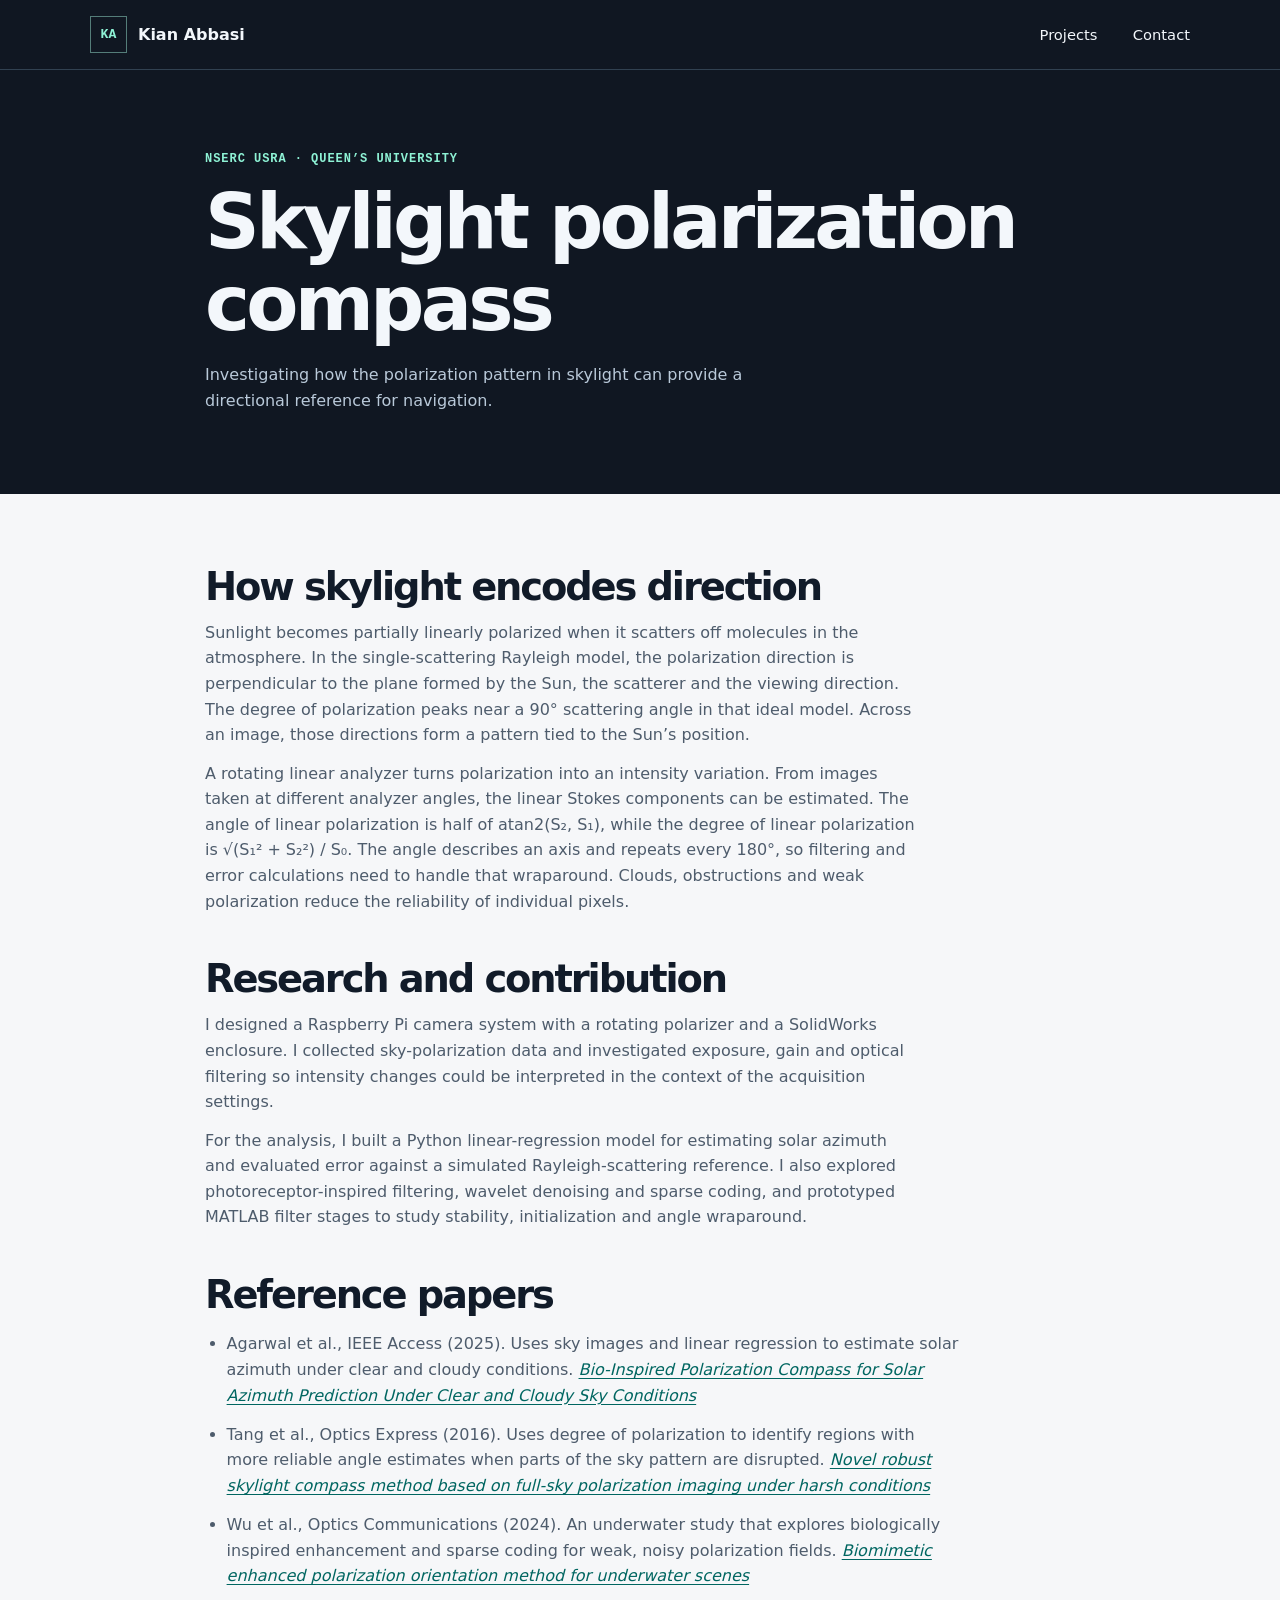
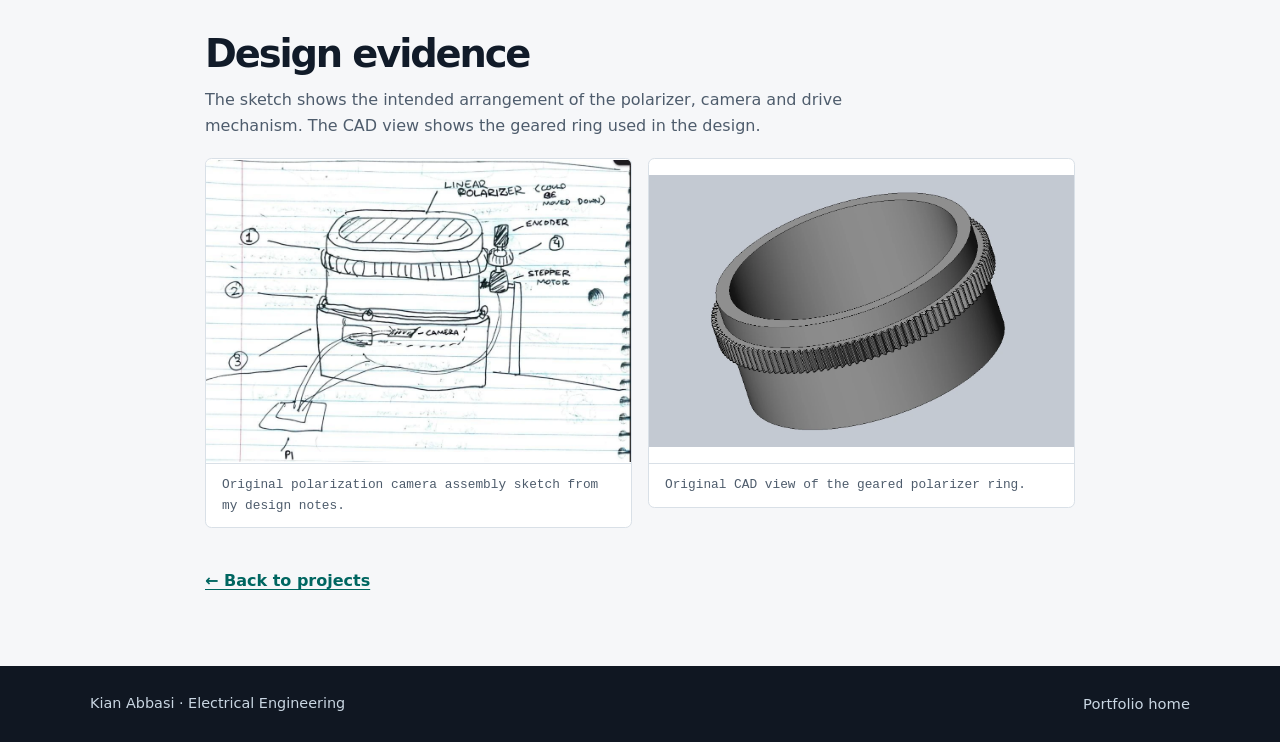
==== projects/compass.html @ a1b107e6 "Add files via upload" ====
<!doctype html>
<html lang="en">
<head>
  <meta charset="utf-8">
  <meta name="viewport" content="width=device-width, initial-scale=1">
  <meta name="description" content="Investigating how the polarization pattern in skylight can provide a directional reference for navigation.">
  <meta name="theme-color" content="#101722">
  <title>Skylight polarization compass | Kian Abbasi</title>
  <link rel="stylesheet" href="../styles.css">
</head>
<body>
  <a class="skip" href="#main">Skip to content</a>
  <header class="site-header">
    <div class="wrap header-inner">
      <a class="brand" href="../index.html"><span class="mark" aria-hidden="true">KA</span> Kian Abbasi</a>
      <nav aria-label="Main navigation"><a href="../index.html#projects">Projects</a><a href="../index.html#contact">Contact</a></nav>
    </div>
  </header>
  <main id="main">
    <header class="case-hero">
      <div class="wrap case-width">
        <p class="eyebrow">NSERC USRA · Queen’s University</p>
        <h1>Skylight polarization compass</h1>
        <p class="hero-description">Investigating how the polarization pattern in skylight can provide a directional reference for navigation.</p>
      </div>
    </header>
    <article class="wrap case-width case-body">
    <section>
      <h2>How skylight encodes direction</h2>
      <p>Sunlight becomes partially linearly polarized when it scatters off molecules in the atmosphere. In the single-scattering Rayleigh model, the polarization direction is perpendicular to the plane formed by the Sun, the scatterer and the viewing direction. The degree of polarization peaks near a 90° scattering angle in that ideal model. Across an image, those directions form a pattern tied to the Sun’s position.</p>
      <p>A rotating linear analyzer turns polarization into an intensity variation. From images taken at different analyzer angles, the linear Stokes components can be estimated. The angle of linear polarization is half of atan2(S₂, S₁), while the degree of linear polarization is √(S₁² + S₂²) / S₀. The angle describes an axis and repeats every 180°, so filtering and error calculations need to handle that wraparound. Clouds, obstructions and weak polarization reduce the reliability of individual pixels.</p>
    </section>
    <section>
      <h2>Research and contribution</h2>
      <p>I designed a Raspberry Pi camera system with a rotating polarizer and a SolidWorks enclosure. I collected sky-polarization data and investigated exposure, gain and optical filtering so intensity changes could be interpreted in the context of the acquisition settings.</p>
      <p>For the analysis, I built a Python linear-regression model for estimating solar azimuth and evaluated error against a simulated Rayleigh-scattering reference. I also explored photoreceptor-inspired filtering, wavelet denoising and sparse coding, and prototyped MATLAB filter stages to study stability, initialization and angle wraparound.</p>
    </section>
    <section>
      <h2>Reference papers</h2>
      <ul class="references">
        <li>Agarwal et al., IEEE Access (2025). Uses sky images and linear regression to estimate solar azimuth under clear and cloudy conditions. <a href="https://doi.org/10.1109/ACCESS.2024.3523249"><cite>Bio-Inspired Polarization Compass for Solar Azimuth Prediction Under Clear and Cloudy Sky Conditions</cite></a></li>
        <li>Tang et al., Optics Express (2016). Uses degree of polarization to identify regions with more reliable angle estimates when parts of the sky pattern are disrupted. <a href="https://doi.org/10.1364/OE.24.015834"><cite>Novel robust skylight compass method based on full-sky polarization imaging under harsh conditions</cite></a></li>
        <li>Wu et al., Optics Communications (2024). An underwater study that explores biologically inspired enhancement and sparse coding for weak, noisy polarization fields. <a href="https://doi.org/10.1016/j.optcom.2024.130650"><cite>Biomimetic enhanced polarization orientation method for underwater scenes</cite></a></li>
      </ul>
    </section>
    <section><h2>Design evidence</h2><p>The sketch shows the intended arrangement of the polarizer, camera and drive mechanism. The CAD view shows the geared ring used in the design.</p>
    <div class="figure-grid">
    <figure class="evidence-figure"><a href="../assets/compass-layout.webp"><img src="../assets/compass-layout.webp" alt="Hand-drawn layout of the polarizer, camera and stepper motor in the enclosure"></a><figcaption>Original polarization camera assembly sketch from my design notes.</figcaption></figure>
    <figure class="evidence-figure"><a href="../assets/compass-cad.webp"><img src="../assets/compass-cad.webp" alt="SolidWorks view of the cylindrical geared ring"></a><figcaption>Original CAD view of the geared polarizer ring.</figcaption></figure>
    </div></section>
      <a class="text-link" href="../index.html#projects">← Back to projects</a>
    </article>
  </main>
  <footer class="site-footer"><div class="wrap footer-inner"><span>Kian Abbasi · Electrical Engineering</span><a href="../index.html">Portfolio home</a></div></footer>
</body>
</html>
---- styles.css ----
/* Palette and spacing tokens */
:root {
  color-scheme: light;
  --ink: #111b29;
  --muted: #4e5c6c;
  --navy: #101722;
  --paper: #f6f7f9;
  --line: #d9e0e7;
  --teal: #006661;
  --mint: #8ef2d5;
  --mono: ui-monospace, Consolas, monospace;
  font-family: Inter, "Segoe UI", system-ui, sans-serif;
  color: var(--ink);
  background: var(--paper);
}

*, *::before, *::after { box-sizing: border-box; }
body { margin: 0; line-height: 1.6; }
a { color: inherit; }
a:focus-visible, summary:focus-visible { outline: 3px solid #cb6b14; outline-offset: 5px; }
h1, h2, h3, p, figure { margin: 0; }
h1, h2, h3 { line-height: 1.08; text-wrap: balance; }
.wrap { width: min(1100px, calc(100% - 3rem)); margin-inline: auto; }
.skip { position: absolute; top: .5rem; left: .5rem; padding: .5rem 1rem; background: white; transform: translateY(-200%); z-index: 2; }
.skip:focus { transform: none; }

.site-header, .hero, .site-footer { background: var(--navy); color: #f3f7fb; }
.site-header { border-bottom: 1px solid #314151; }
.header-inner, .footer-inner { display: flex; align-items: center; justify-content: space-between; flex-wrap: wrap; gap: .65rem 1.25rem; padding-block: 1rem; }
.brand { display: inline-flex; align-items: center; gap: .7rem; font-weight: 700; text-decoration: none; }
.mark { display: grid; place-items: center; width: 2.3rem; aspect-ratio: 1; border: 1px solid #547d79; color: var(--mint); font: 700 .82rem var(--mono); }
nav { display: flex; flex-wrap: wrap; gap: .35rem clamp(1rem, 3vw, 2.2rem); }
nav a, .site-footer a { font-size: .92rem; text-decoration: none; }
nav a:hover, .site-footer a:hover { color: var(--mint); text-decoration: underline; }

.hero-inner { min-height: 460px; display: grid; grid-template-columns: 1.2fr 1fr; align-items: center; gap: clamp(2rem, 5vw, 5rem); padding-block: clamp(3rem, 8vw, 6.5rem); }
.eyebrow { margin-bottom: .8rem; color: var(--teal); font: 700 .75rem/1.5 var(--mono); letter-spacing: .08em; text-transform: uppercase; }
.hero .eyebrow { color: var(--mint); }
h1 { font-size: clamp(3rem, 8vw, 6rem); letter-spacing: -.065em; }
.hero-focus { margin-top: .9rem; font-size: clamp(1.35rem, 3vw, 2rem); line-height: 1.2; letter-spacing: -.025em; }
.hero-description { color: #b9c9d9; max-width: 35rem; margin-top: 1.1rem; }
.button { display: inline-flex; align-items: center; gap: 1.5rem; background: var(--mint); color: #11251f; font-weight: 700; padding: .7rem 1rem; margin-top: 1.7rem; text-decoration: none; border-radius: .25rem; }
.button:hover { background: #c2fbe9; }

.hero-figure { border: 1px solid #345262; background: #131f2a; }
.signal, .art {
  position: relative;
  display: grid;
  place-items: center;
  overflow: hidden;
  background-image: linear-gradient(90deg, #ffffff10 1px, transparent 1px), linear-gradient(#ffffff10 1px, transparent 1px);
  background-size: 24px 24px;
  background-position: center;
}
.signal { height: clamp(185px, 25vw, 290px); }
.signal::before, .signal::after { content: ""; position: absolute; background: #7294a1; }
.signal::before { width: 84%; height: 1px; }
.signal::after { height: 78%; width: 1px; }
.signal span { position: absolute; width: 67%; height: 45%; border: 1px solid #8ef2d5; border-radius: 50%; transform: rotate(-24deg); }
.signal span:nth-child(2) { transform: rotate(24deg); border-color: #77b6ff; }
.signal span:nth-child(3) { width: 48%; height: 65%; transform: rotate(54deg); opacity: .55; }
.signal span:nth-child(4) { width: 48%; height: 65%; transform: rotate(-54deg); opacity: .45; }
.signal i, .signal b { position: absolute; width: .65rem; aspect-ratio: 1; background: var(--mint); box-shadow: 0 0 12px var(--mint); border-radius: 50%; left: 73%; top: 32%; }
.signal b { left: 27%; top: 65%; }
figcaption { font: .8rem/1.6 var(--mono); }
figcaption { padding: .7rem 1rem; border-top: 1px solid #345262; color: #b9c9d9; }

.section { padding-block: clamp(3rem, 7vw, 5.5rem); }
h2 { font-size: clamp(2rem, 5vw, 3.45rem); letter-spacing: -.055em; }
h3 { font-size: clamp(1.18rem, 2.6vw, 1.55rem); letter-spacing: -.025em; }
.project-grid { display: grid; grid-template-columns: repeat(2, minmax(0, 1fr)); gap: 1.25rem; margin-top: 1.7rem; }
.card { min-width: 0; background: white; border: 1px solid var(--line); border-radius: .55rem; overflow: hidden; box-shadow: 0 3px 12px #0f244007; }
.art { height: 145px; background-color: #183243; color: #91e9d5; }
.art > * { position: absolute; }
.antenna span { width: 82px; height: 62px; border: 1px solid currentColor; background: #289a8d50; transform: skew(-28deg) rotate(-10deg); box-shadow: 11px 12px 0 #152837, 12px 13px 0 currentColor; }
.antenna i, .antenna b { width: 140px; height: 49px; border-top: 1px dashed currentColor; border-radius: 50%; top: 19px; }
.antenna b { width: 172px; top: 8px; opacity: .65; }
.constellation { background-color: #1d304f; color: #a5cbff; }
.constellation span { width: 106px; height: 106px; background: linear-gradient(90deg, transparent 49.5%, currentColor 50%, transparent 50.5%), linear-gradient(transparent 49.5%, currentColor 50%, transparent 50.5%); }
.constellation span::after { content: ""; position: absolute; left: 22px; top: 22px; width: 8px; height: 8px; border-radius: 50%; background: currentColor; box-shadow: 55px 0 currentColor, 0 55px currentColor, 55px 55px currentColor; }
.card-image { display: block; width: 100%; height: 145px; object-fit: cover; object-position: top; background: #eaf0f3; }
.compass-preview { object-fit: contain; object-position: center; background: #c0c5cf; }
.card-body { padding: 1.35rem; }
.card-body > p:not(.eyebrow), .roles article > p:not(.eyebrow), .skill-grid p { margin-top: .7rem; color: var(--muted); }
.text-link { display: inline-block; margin-top: 1rem; color: var(--teal); font-weight: 650; text-underline-offset: .2em; }
.text-link:hover { color: #004441; }

.experience-band { background: #eaf0f3; }
.experience { display: grid; grid-template-columns: .75fr 1.25fr; gap: 2rem; }
.roles article { border-left: 2px solid #76a8a4; padding-left: 1rem; }
.roles article + article { margin-top: 1.75rem; }
.skill-grid { display: grid; grid-template-columns: repeat(3, minmax(0, 1fr)); gap: 1.25rem; margin-top: 1.65rem; }
.skill-grid > div { padding: 1.15rem 0 0; border-top: 2px solid #76a8a4; }
.contact-band { background: #eaf0f3; }
.contact { display: flex; align-items: center; flex-wrap: wrap; justify-content: space-between; gap: 1.25rem 2rem; }
.contact p { margin-top: .7rem; color: var(--muted); }
.contact-links { display: flex; flex-wrap: wrap; gap: .75rem; }
.contact-links .button { margin-top: 0; background: #006661; color: white; }
.contact-links .button:hover { background: #004c49; }
.contact-links .button-secondary { background: transparent; color: var(--teal); outline: 1px solid currentColor; outline-offset: -1px; }
.contact-links .button-secondary:hover { background: #d9e7e8; }
.contact-links .button-secondary:focus-visible { outline: 3px solid #cb6b14; outline-offset: 5px; }
.site-footer { color: #c9d6e2; font-size: .9rem; }
.footer-inner { min-height: 76px; }

.case-hero { padding-block: clamp(2.5rem, 7vw, 5rem); background: var(--navy); color: #f3f7fb; }
.case-width { max-width: 870px; }
.case-hero .eyebrow { color: var(--mint); }
.case-hero h1 { font-size: clamp(2.25rem, 6vw, 4.75rem); letter-spacing: -.05em; }
.case-body { padding-block: clamp(2rem, 6vw, 4.5rem); }
.case-body section + section { margin-top: 2.75rem; }
.case-body h2 { font-size: clamp(1.6rem, 4vw, 2.4rem); }
.case-body p { margin-top: .8rem; color: var(--muted); max-width: 70ch; }
.case-body p a, .references a { color: var(--teal); text-underline-offset: .2em; }
.references { color: var(--muted); padding-left: 1.35rem; max-width: 74ch; }
.references li + li { margin-top: .85rem; }
.case-body > .text-link { margin-top: 2.5rem; }
.evidence-figure, .workflow { margin-top: 1.25rem; border: 1px solid var(--line); border-radius: .4rem; background: white; }
.evidence-figure a { display: block; }
.evidence-figure img { display: block; width: 100%; height: auto; border-radius: .35rem .35rem 0 0; }
.evidence-figure figcaption, .workflow figcaption { color: var(--muted); border-color: var(--line); }
.figure-grid { display: grid; grid-template-columns: repeat(2, minmax(0, 1fr)); gap: 1rem; align-items: start; }
.figure-grid img { width: 100%; aspect-ratio: 1.4; object-fit: contain; }
.table-wrap { overflow-x: auto; margin-block: 1rem; }
table { width: 100%; border-collapse: collapse; background: white; font-variant-numeric: tabular-nums; }
caption { color: var(--muted); text-align: left; padding: 0 0 .5rem; }
table th, table td { text-align: left; border: 1px solid var(--line); padding: .55rem .75rem; }
thead { background: #eaf0f3; }
.chain { display: flex; gap: .5rem; flex-wrap: wrap; padding: 0; margin: 1rem 0 0; list-style: none; counter-reset: stage; }
.chain li { border: 1px solid var(--line); padding: .55rem .7rem; background: #eaf0f3; counter-increment: stage; }
.chain li::before { content: counter(stage, decimal-leading-zero); margin-right: .6rem; color: var(--teal); font: 700 .75rem var(--mono); }
.workflow .chain { margin: 0; padding: 1rem; }

@media (max-width: 700px) {
  .hero-inner, .experience, .skill-grid { grid-template-columns: 1fr; }
  .hero-figure { max-width: 430px; }
}
@media (max-width: 540px) {
  .wrap { width: calc(100% - 2rem); }
  .project-grid { grid-template-columns: 1fr; }
  .figure-grid { grid-template-columns: 1fr; }
  .header-inner { align-items: flex-start; flex-direction: column; }
  .header-inner nav a { padding-block: .25rem; }
}
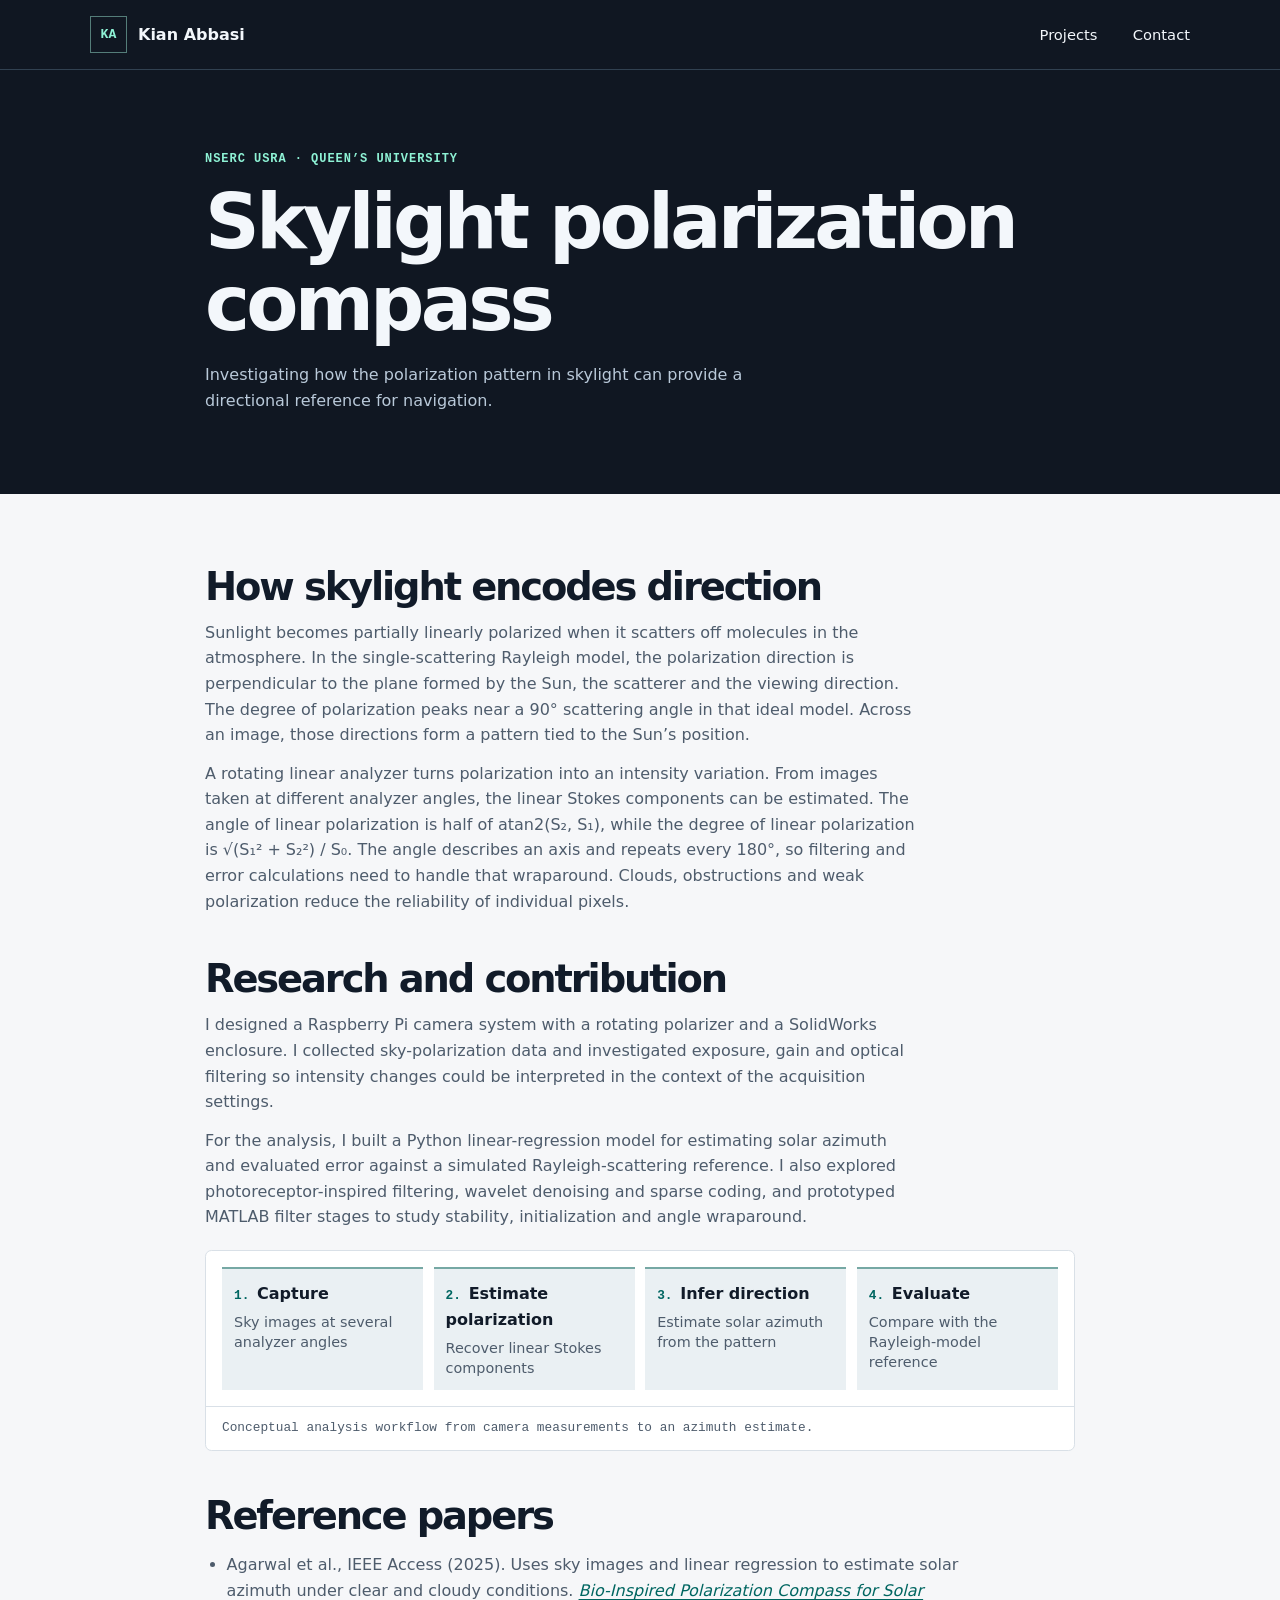
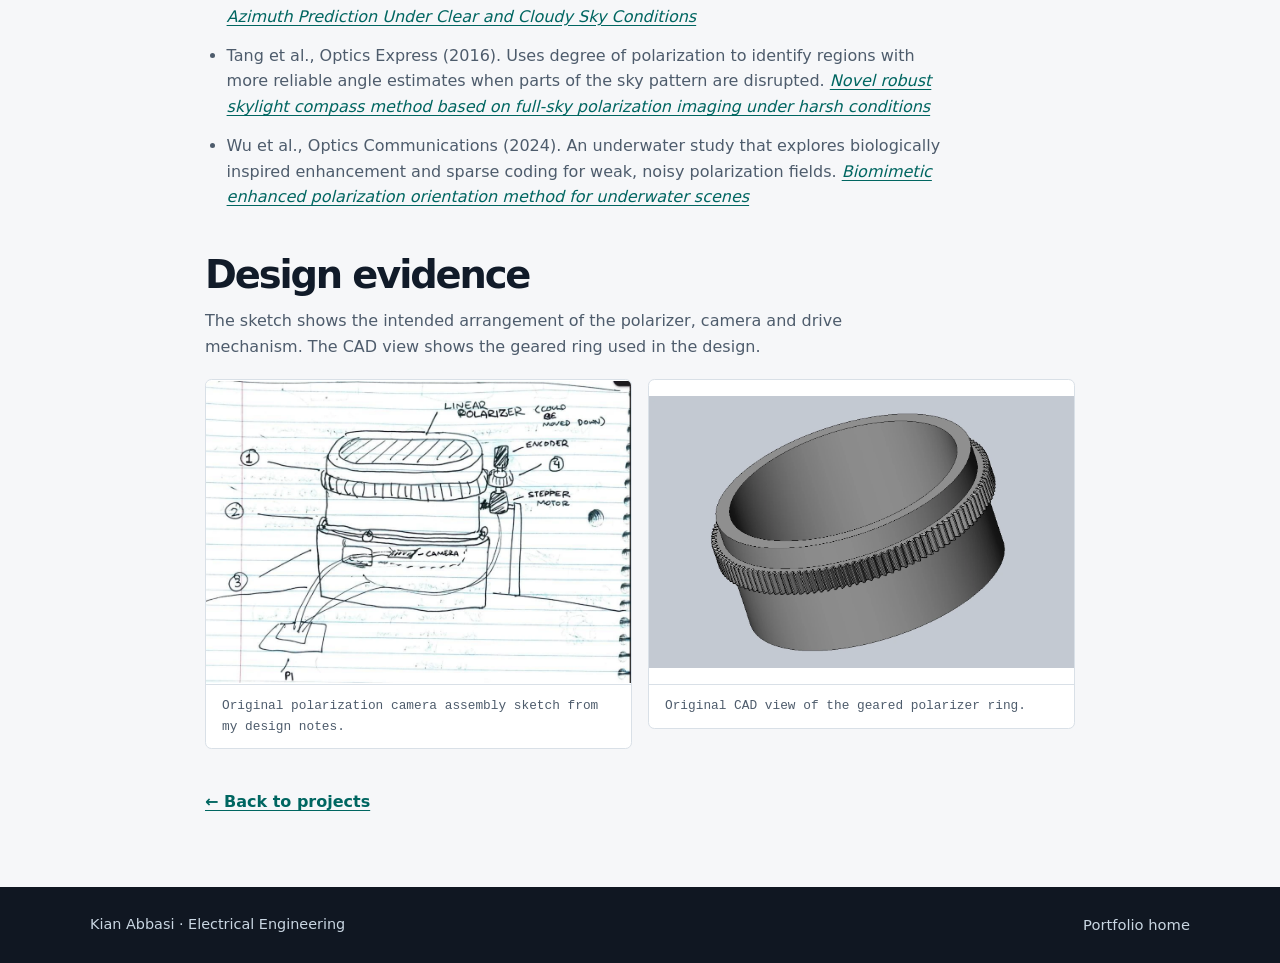
==== commit 68d5e84e: "Add files via upload" ====
--- a/projects/compass.html
+++ b/projects/compass.html
@@ -34,6 +34,7 @@
       <h2>Research and contribution</h2>
       <p>I designed a Raspberry Pi camera system with a rotating polarizer and a SolidWorks enclosure. I collected sky-polarization data and investigated exposure, gain and optical filtering so intensity changes could be interpreted in the context of the acquisition settings.</p>
       <p>For the analysis, I built a Python linear-regression model for estimating solar azimuth and evaluated error against a simulated Rayleigh-scattering reference. I also explored photoreceptor-inspired filtering, wavelet denoising and sparse coding, and prototyped MATLAB filter stages to study stability, initialization and angle wraparound.</p>
+      <figure class="workflow"><ol class="diagram"><li><strong>Capture</strong><span>Sky images at several analyzer angles</span></li><li><strong>Estimate polarization</strong><span>Recover linear Stokes components</span></li><li><strong>Infer direction</strong><span>Estimate solar azimuth from the pattern</span></li><li><strong>Evaluate</strong><span>Compare with the Rayleigh-model reference</span></li></ol><figcaption>Conceptual analysis workflow from camera measurements to an azimuth estimate.</figcaption></figure>
     </section>
     <section>
       <h2>Reference papers</h2>
--- a/styles.css
+++ b/styles.css
@@ -126,12 +126,30 @@
 caption { color: var(--muted); text-align: left; padding: 0 0 .5rem; }
 table th, table td { text-align: left; border: 1px solid var(--line); padding: .55rem .75rem; }
 thead { background: #eaf0f3; }
-.chain { display: flex; gap: .5rem; flex-wrap: wrap; padding: 0; margin: 1rem 0 0; list-style: none; counter-reset: stage; }
-.chain li { border: 1px solid var(--line); padding: .55rem .7rem; background: #eaf0f3; counter-increment: stage; }
-.chain li::before { content: counter(stage, decimal-leading-zero); margin-right: .6rem; color: var(--teal); font: 700 .75rem var(--mono); }
-.workflow .chain { margin: 0; padding: 1rem; }
+.diagram { display: grid; grid-template-columns: repeat(4, minmax(0, 1fr)); gap: .65rem; padding: 1rem; margin: 0; }
+.diagram li { list-style-position: inside; border-top: 2px solid #76a8a4; padding: .75rem; background: #eaf0f3; }
+.diagram li::marker { color: var(--teal); font: 700 .8rem var(--mono); }
+.diagram strong { line-height: 1.25; }
+.diagram li span { display: block; margin-top: .35rem; color: var(--muted); font-size: .9rem; line-height: 1.4; }
+.iq-plot {
+  position: relative;
+  display: grid;
+  grid-template-columns: 1fr 1fr;
+  grid-template-rows: 1fr 1fr;
+  place-items: center;
+  width: min(19rem, calc(100% - 2rem));
+  aspect-ratio: 1;
+  margin: 1.25rem auto;
+  background: linear-gradient(90deg, transparent calc(50% - 1px), #71879a calc(50% - 1px), #71879a calc(50% + 1px), transparent calc(50% + 1px)), linear-gradient(transparent calc(50% - 1px), #71879a calc(50% - 1px), #71879a calc(50% + 1px), transparent calc(50% + 1px)), #eaf0f3;
+}
+.iq-axis { position: absolute; color: var(--muted); font: 700 .9rem var(--mono); }
+.iq-horizontal { right: .6rem; top: calc(50% + .5rem); }
+.iq-vertical { left: calc(50% + .5rem); top: .6rem; }
+.iq-point { position: relative; width: .7rem; aspect-ratio: 1; background: var(--teal); border-radius: 50%; color: var(--teal); font: 700 .95rem var(--mono); }
+.iq-point span { position: absolute; left: 1.15rem; top: 50%; transform: translateY(-50%); }
 
 @media (max-width: 700px) {
+  .diagram { grid-template-columns: repeat(2, minmax(0, 1fr)); }
   .hero-inner, .experience, .skill-grid { grid-template-columns: 1fr; }
   .hero-figure { max-width: 430px; }
 }
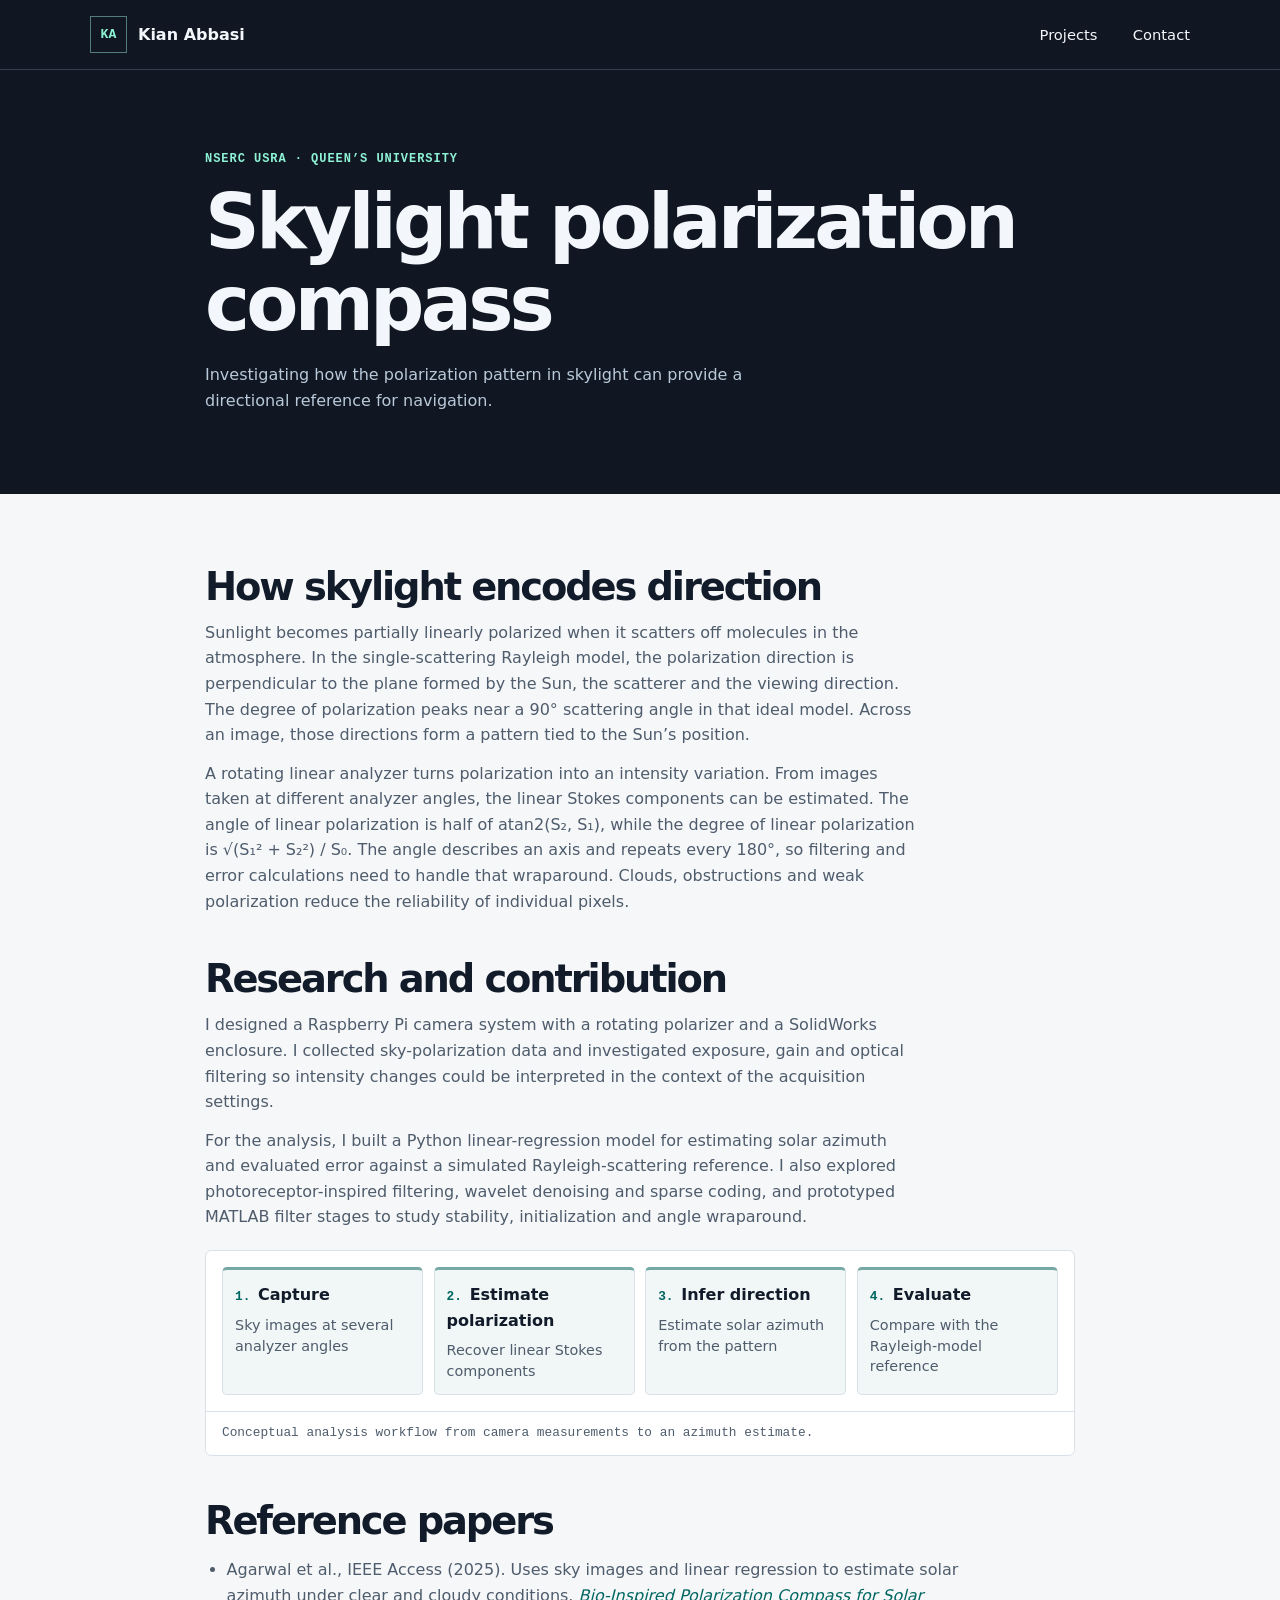
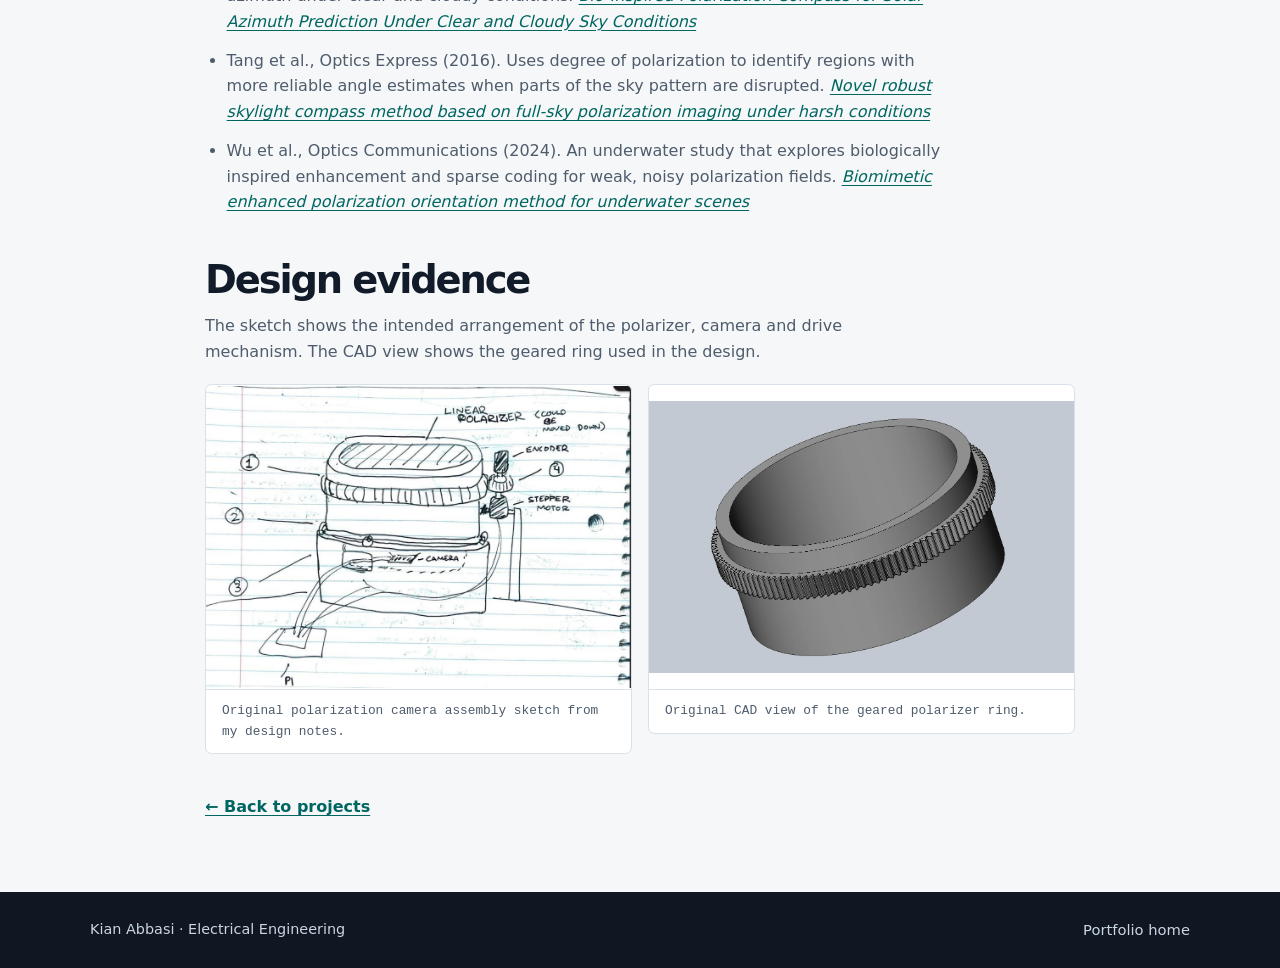
==== commit 4766e68c: "Add files via upload" ====
--- a/projects/compass.html
+++ b/projects/compass.html
@@ -1,57 +1,62 @@
-<!doctype html>
-<html lang="en">
-<head>
-  <meta charset="utf-8">
-  <meta name="viewport" content="width=device-width, initial-scale=1">
-  <meta name="description" content="Investigating how the polarization pattern in skylight can provide a directional reference for navigation.">
-  <meta name="theme-color" content="#101722">
-  <title>Skylight polarization compass | Kian Abbasi</title>
-  <link rel="stylesheet" href="../styles.css">
-</head>
-<body>
-  <a class="skip" href="#main">Skip to content</a>
-  <header class="site-header">
-    <div class="wrap header-inner">
-      <a class="brand" href="../index.html"><span class="mark" aria-hidden="true">KA</span> Kian Abbasi</a>
-      <nav aria-label="Main navigation"><a href="../index.html#projects">Projects</a><a href="../index.html#contact">Contact</a></nav>
-    </div>
-  </header>
-  <main id="main">
-    <header class="case-hero">
-      <div class="wrap case-width">
-        <p class="eyebrow">NSERC USRA · Queen’s University</p>
-        <h1>Skylight polarization compass</h1>
-        <p class="hero-description">Investigating how the polarization pattern in skylight can provide a directional reference for navigation.</p>
-      </div>
-    </header>
-    <article class="wrap case-width case-body">
-    <section>
-      <h2>How skylight encodes direction</h2>
-      <p>Sunlight becomes partially linearly polarized when it scatters off molecules in the atmosphere. In the single-scattering Rayleigh model, the polarization direction is perpendicular to the plane formed by the Sun, the scatterer and the viewing direction. The degree of polarization peaks near a 90° scattering angle in that ideal model. Across an image, those directions form a pattern tied to the Sun’s position.</p>
-      <p>A rotating linear analyzer turns polarization into an intensity variation. From images taken at different analyzer angles, the linear Stokes components can be estimated. The angle of linear polarization is half of atan2(S₂, S₁), while the degree of linear polarization is √(S₁² + S₂²) / S₀. The angle describes an axis and repeats every 180°, so filtering and error calculations need to handle that wraparound. Clouds, obstructions and weak polarization reduce the reliability of individual pixels.</p>
-    </section>
-    <section>
-      <h2>Research and contribution</h2>
-      <p>I designed a Raspberry Pi camera system with a rotating polarizer and a SolidWorks enclosure. I collected sky-polarization data and investigated exposure, gain and optical filtering so intensity changes could be interpreted in the context of the acquisition settings.</p>
-      <p>For the analysis, I built a Python linear-regression model for estimating solar azimuth and evaluated error against a simulated Rayleigh-scattering reference. I also explored photoreceptor-inspired filtering, wavelet denoising and sparse coding, and prototyped MATLAB filter stages to study stability, initialization and angle wraparound.</p>
-      <figure class="workflow"><ol class="diagram"><li><strong>Capture</strong><span>Sky images at several analyzer angles</span></li><li><strong>Estimate polarization</strong><span>Recover linear Stokes components</span></li><li><strong>Infer direction</strong><span>Estimate solar azimuth from the pattern</span></li><li><strong>Evaluate</strong><span>Compare with the Rayleigh-model reference</span></li></ol><figcaption>Conceptual analysis workflow from camera measurements to an azimuth estimate.</figcaption></figure>
-    </section>
-    <section>
-      <h2>Reference papers</h2>
-      <ul class="references">
-        <li>Agarwal et al., IEEE Access (2025). Uses sky images and linear regression to estimate solar azimuth under clear and cloudy conditions. <a href="https://doi.org/10.1109/ACCESS.2024.3523249"><cite>Bio-Inspired Polarization Compass for Solar Azimuth Prediction Under Clear and Cloudy Sky Conditions</cite></a></li>
-        <li>Tang et al., Optics Express (2016). Uses degree of polarization to identify regions with more reliable angle estimates when parts of the sky pattern are disrupted. <a href="https://doi.org/10.1364/OE.24.015834"><cite>Novel robust skylight compass method based on full-sky polarization imaging under harsh conditions</cite></a></li>
-        <li>Wu et al., Optics Communications (2024). An underwater study that explores biologically inspired enhancement and sparse coding for weak, noisy polarization fields. <a href="https://doi.org/10.1016/j.optcom.2024.130650"><cite>Biomimetic enhanced polarization orientation method for underwater scenes</cite></a></li>
-      </ul>
-    </section>
-    <section><h2>Design evidence</h2><p>The sketch shows the intended arrangement of the polarizer, camera and drive mechanism. The CAD view shows the geared ring used in the design.</p>
-    <div class="figure-grid">
-    <figure class="evidence-figure"><a href="../assets/compass-layout.webp"><img src="../assets/compass-layout.webp" alt="Hand-drawn layout of the polarizer, camera and stepper motor in the enclosure"></a><figcaption>Original polarization camera assembly sketch from my design notes.</figcaption></figure>
-    <figure class="evidence-figure"><a href="../assets/compass-cad.webp"><img src="../assets/compass-cad.webp" alt="SolidWorks view of the cylindrical geared ring"></a><figcaption>Original CAD view of the geared polarizer ring.</figcaption></figure>
-    </div></section>
-      <a class="text-link" href="../index.html#projects">← Back to projects</a>
-    </article>
-  </main>
-  <footer class="site-footer"><div class="wrap footer-inner"><span>Kian Abbasi · Electrical Engineering</span><a href="../index.html">Portfolio home</a></div></footer>
-</body>
-</html>
+<!doctype html>
+<html lang="en">
+<head>
+  <meta charset="utf-8">
+  <meta name="viewport" content="width=device-width, initial-scale=1">
+  <meta name="description" content="Investigating how the polarization pattern in skylight can provide a directional reference for navigation.">
+  <meta name="theme-color" content="#101722">
+  <title>Skylight polarization compass | Kian Abbasi</title>
+  <link rel="stylesheet" href="../styles.css?v=2">
+</head>
+<body>
+  <a class="skip" href="#main">Skip to content</a>
+  <header class="site-header">
+    <div class="wrap header-inner">
+      <a class="brand" href="../index.html"><span class="mark" aria-hidden="true">KA</span> Kian Abbasi</a>
+      <nav aria-label="Main navigation"><a href="../index.html#projects">Projects</a><a href="../index.html#contact">Contact</a></nav>
+    </div>
+  </header>
+  <main id="main">
+    <header class="case-hero">
+      <div class="wrap case-width">
+        <p class="eyebrow">NSERC USRA · Queen’s University</p>
+        <h1>Skylight polarization compass</h1>
+        <p class="hero-description">Investigating how the polarization pattern in skylight can provide a directional reference for navigation.</p>
+      </div>
+    </header>
+    <article class="wrap case-width case-body">
+    <section>
+      <h2>How skylight encodes direction</h2>
+      <p>Sunlight becomes partially linearly polarized when it scatters off molecules in the atmosphere. In the single-scattering Rayleigh model, the polarization direction is perpendicular to the plane formed by the Sun, the scatterer and the viewing direction. The degree of polarization peaks near a 90° scattering angle in that ideal model. Across an image, those directions form a pattern tied to the Sun’s position.</p>
+      <p>A rotating linear analyzer turns polarization into an intensity variation. From images taken at different analyzer angles, the linear Stokes components can be estimated. The angle of linear polarization is half of atan2(S₂, S₁), while the degree of linear polarization is √(S₁² + S₂²) / S₀. The angle describes an axis and repeats every 180°, so filtering and error calculations need to handle that wraparound. Clouds, obstructions and weak polarization reduce the reliability of individual pixels.</p>
+    </section>
+    <section>
+      <h2>Research and contribution</h2>
+      <p>I designed a Raspberry Pi camera system with a rotating polarizer and a SolidWorks enclosure. I collected sky-polarization data and investigated exposure, gain and optical filtering so intensity changes could be interpreted in the context of the acquisition settings.</p>
+      <p>For the analysis, I built a Python linear-regression model for estimating solar azimuth and evaluated error against a simulated Rayleigh-scattering reference. I also explored photoreceptor-inspired filtering, wavelet denoising and sparse coding, and prototyped MATLAB filter stages to study stability, initialization and angle wraparound.</p>
+      <figure class="workflow"><ol class="diagram">
+          <li><strong>Capture</strong><div>Sky images at several analyzer angles</div></li>
+          <li><strong>Estimate polarization</strong><div>Recover linear Stokes components</div></li>
+          <li><strong>Infer direction</strong><div>Estimate solar azimuth from the pattern</div></li>
+          <li><strong>Evaluate</strong><div>Compare with the Rayleigh-model reference</div></li>
+        </ol><figcaption>Conceptual analysis workflow from camera measurements to an azimuth estimate.</figcaption></figure>
+    </section>
+    <section>
+      <h2>Reference papers</h2>
+      <ul class="references">
+        <li>Agarwal et al., IEEE Access (2025). Uses sky images and linear regression to estimate solar azimuth under clear and cloudy conditions. <a href="https://doi.org/10.1109/ACCESS.2024.3523249"><cite>Bio-Inspired Polarization Compass for Solar Azimuth Prediction Under Clear and Cloudy Sky Conditions</cite></a></li>
+        <li>Tang et al., Optics Express (2016). Uses degree of polarization to identify regions with more reliable angle estimates when parts of the sky pattern are disrupted. <a href="https://doi.org/10.1364/OE.24.015834"><cite>Novel robust skylight compass method based on full-sky polarization imaging under harsh conditions</cite></a></li>
+        <li>Wu et al., Optics Communications (2024). An underwater study that explores biologically inspired enhancement and sparse coding for weak, noisy polarization fields. <a href="https://doi.org/10.1016/j.optcom.2024.130650"><cite>Biomimetic enhanced polarization orientation method for underwater scenes</cite></a></li>
+      </ul>
+    </section>
+    <section><h2>Design evidence</h2><p>The sketch shows the intended arrangement of the polarizer, camera and drive mechanism. The CAD view shows the geared ring used in the design.</p>
+    <div class="figure-grid">
+    <figure class="evidence-figure"><a href="../assets/compass-layout.webp"><img src="../assets/compass-layout.webp" alt="Hand-drawn layout of the polarizer, camera and stepper motor in the enclosure"></a><figcaption>Original polarization camera assembly sketch from my design notes.</figcaption></figure>
+    <figure class="evidence-figure"><a href="../assets/compass-cad.webp"><img src="../assets/compass-cad.webp" alt="SolidWorks view of the cylindrical geared ring"></a><figcaption>Original CAD view of the geared polarizer ring.</figcaption></figure>
+    </div></section>
+      <a class="text-link" href="../index.html#projects">← Back to projects</a>
+    </article>
+  </main>
+  <footer class="site-footer"><div class="wrap footer-inner"><span>Kian Abbasi · Electrical Engineering</span><a href="../index.html">Portfolio home</a></div></footer>
+</body>
+</html>
--- a/styles.css
+++ b/styles.css
@@ -127,10 +127,12 @@
 table th, table td { text-align: left; border: 1px solid var(--line); padding: .55rem .75rem; }
 thead { background: #eaf0f3; }
 .diagram { display: grid; grid-template-columns: repeat(4, minmax(0, 1fr)); gap: .65rem; padding: 1rem; margin: 0; }
-.diagram li { list-style-position: inside; border-top: 2px solid #76a8a4; padding: .75rem; background: #eaf0f3; }
+.diagram li { list-style-position: inside; border: 1px solid var(--line); border-top: 3px solid #76a8a4; border-radius: .3rem; padding: .75rem; background: #f1f6f6; overflow-wrap: anywhere; }
 .diagram li::marker { color: var(--teal); font: 700 .8rem var(--mono); }
 .diagram strong { line-height: 1.25; }
-.diagram li span { display: block; margin-top: .35rem; color: var(--muted); font-size: .9rem; line-height: 1.4; }
+.diagram li div { margin-top: .45rem; color: var(--muted); font-size: .9rem; line-height: 1.45; }
+.contributions { max-width: 70ch; padding-left: 1.35rem; color: var(--muted); }
+.contributions li + li { margin-top: .6rem; }
 .iq-plot {
   position: relative;
   display: grid;
@@ -154,6 +156,7 @@
   .hero-figure { max-width: 430px; }
 }
 @media (max-width: 540px) {
+  .diagram { grid-template-columns: 1fr; }
   .wrap { width: calc(100% - 2rem); }
   .project-grid { grid-template-columns: 1fr; }
   .figure-grid { grid-template-columns: 1fr; }
